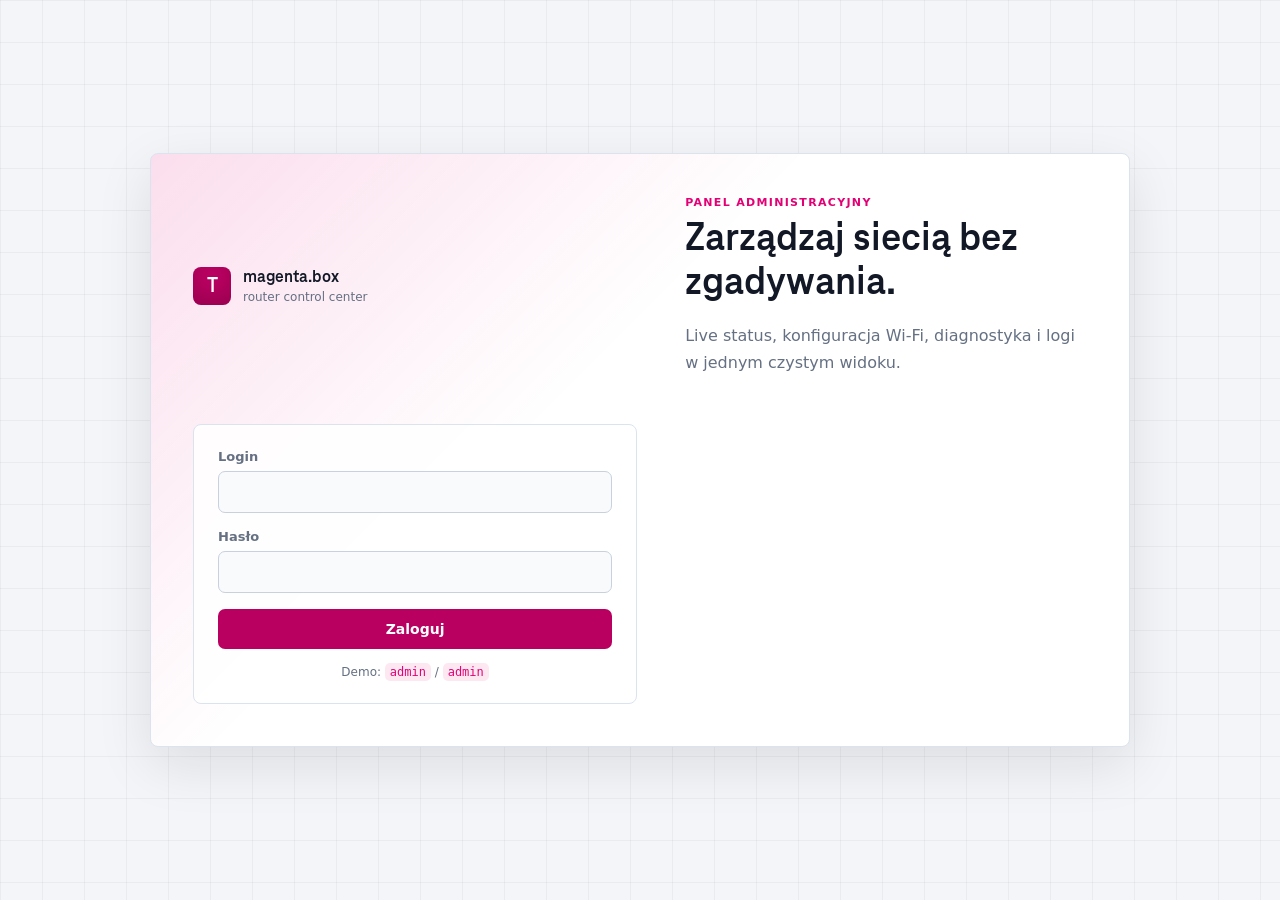
==== admin/index.html @ f9dbbf3c "Initial commit: Telekom router demo + admin panel" ====
<!doctype html>
<html lang="pl">
<head>
  <meta charset="utf-8" />
  <meta name="viewport" content="width=device-width, initial-scale=1" />
  <meta name="color-scheme" content="light dark" />
  <title>magenta.box admin</title>
  <link rel="stylesheet" href="/admin/admin.css" />
</head>
<body>
  <div id="loginScreen" class="login-screen hidden">
    <section class="login-panel" aria-labelledby="loginTitle">
      <div class="brand-lockup">
        <span class="brand-mark" aria-hidden="true">T</span>
        <span>
          <strong>magenta.box</strong>
          <small>router control center</small>
        </span>
      </div>

      <div class="login-copy">
        <p class="eyebrow">Panel administracyjny</p>
          <h1 id="loginTitle">Zarządzaj siecią bez zgadywania.</h1>
        <p>Live status, konfiguracja Wi-Fi, diagnostyka i logi w jednym czystym widoku.</p>
      </div>

      <form id="loginForm" class="login-form">
        <label>
          <span>Login</span>
          <input id="loginUser" name="username" type="text" autocomplete="username" required />
        </label>
        <label>
          <span>Hasło</span>
          <input id="loginPass" name="password" type="password" autocomplete="current-password" required />
        </label>
        <p id="loginError" class="form-alert hidden" role="alert"></p>
        <button class="btn btn-primary btn-wide" type="submit">Zaloguj</button>
        <p class="login-hint">Demo: <code>admin</code> / <code>admin</code></p>
      </form>
    </section>
  </div>

  <div id="appShell" class="app-shell hidden">
    <aside id="sidebar" class="sidebar" aria-label="Nawigacja">
      <div class="sidebar-brand">
        <span class="brand-mark" aria-hidden="true">T</span>
        <span>
          <strong>magenta.box</strong>
          <small id="sysModelLabel">router</small>
        </span>
      </div>

      <nav class="nav-list" aria-label="Główne widoki">
        <button class="nav-item active" type="button" data-view="dashboard">
          <span class="icon" data-icon="dashboard" aria-hidden="true"></span>
          <span>Dashboard</span>
        </button>
        <button class="nav-item" type="button" data-view="wifi">
          <span class="icon" data-icon="wifi" aria-hidden="true"></span>
          <span>Wi-Fi</span>
        </button>
        <button class="nav-item" type="button" data-view="network">
          <span class="icon" data-icon="network" aria-hidden="true"></span>
          <span>Sieć</span>
        </button>
        <button class="nav-item" type="button" data-view="devices">
          <span class="icon" data-icon="devices" aria-hidden="true"></span>
          <span>Urządzenia</span>
        </button>
        <button class="nav-item" type="button" data-view="diagnostics">
          <span class="icon" data-icon="tools" aria-hidden="true"></span>
          <span>Diagnostyka</span>
        </button>
        <button class="nav-item" type="button" data-view="logs">
          <span class="icon" data-icon="logs" aria-hidden="true"></span>
          <span>Logi</span>
        </button>
        <button class="nav-item" type="button" data-view="system">
          <span class="icon" data-icon="system" aria-hidden="true"></span>
          <span>System</span>
        </button>
      </nav>

      <div class="sidebar-footer">
        <div class="user-chip">
          <span class="avatar" aria-hidden="true">A</span>
          <span>
            <small>Zalogowany</small>
            <strong id="navUser">-</strong>
          </span>
        </div>
        <div class="sidebar-actions">
          <button id="darkToggle" class="icon-btn" type="button" title="Zmień motyw" aria-label="Zmień motyw">
            <span class="icon" data-icon="moon" aria-hidden="true"></span>
          </button>
          <button id="logoutBtn" class="icon-btn" type="button" title="Wyloguj" aria-label="Wyloguj">
            <span class="icon" data-icon="logout" aria-hidden="true"></span>
          </button>
        </div>
      </div>
    </aside>

    <div id="sidebarScrim" class="sidebar-scrim hidden"></div>

    <main class="workspace">
      <header class="topbar">
          <button id="menuToggle" class="icon-btn mobile-only" type="button" title="Menu" aria-label="Otwórz menu">
          <span class="icon" data-icon="menu" aria-hidden="true"></span>
        </button>
        <div class="title-block">
          <p id="viewSub" class="eyebrow">Stan urządzenia w czasie rzeczywistym</p>
          <h1 id="viewTitle">Dashboard</h1>
        </div>
        <div class="topbar-status">
          <span id="liveDot" class="live-dot" aria-hidden="true"></span>
          <span>live</span>
          <strong id="uptimeBadge">--:--:--</strong>
        </div>
      </header>

      <section id="viewport" class="viewport" aria-live="polite"></section>
    </main>
  </div>

  <div id="toasts" class="toast-stack" aria-live="polite" aria-atomic="true"></div>

  <script src="/admin/admin.js"></script>
</body>
</html>
---- admin/admin.css ----
@font-face {
  font-family: TeleNeoBold;
  src: url("/CSS/fonts/TeleNeoWeb-Bold.woff2") format("woff2");
  font-weight: 700;
}

:root {
  --bg: #f3f5f8;
  --bg-grid: rgba(17, 24, 39, .045);
  --surface: #ffffff;
  --surface-2: #f8fafc;
  --surface-3: #edf2f7;
  --text: #121826;
  --muted: #657083;
  --soft: #8792a5;
  --line: #dbe3ee;
  --line-strong: #c7d1df;
  --magenta: #e20074;
  --magenta-2: #b90061;
  --cyan: #118ab2;
  --green: #16a36b;
  --amber: #b7791f;
  --red: #cf2e2e;
  --shadow: 0 18px 55px rgba(15, 23, 42, .10);
  --shadow-soft: 0 10px 28px rgba(15, 23, 42, .08);
  --radius: 8px;
  --sidebar: 286px;
  color-scheme: light;
}

html.dark {
  --bg: #0d1118;
  --bg-grid: rgba(255, 255, 255, .055);
  --surface: #151b25;
  --surface-2: #101721;
  --surface-3: #202938;
  --text: #eef2f7;
  --muted: #a1adbd;
  --soft: #798598;
  --line: #273244;
  --line-strong: #38465a;
  --magenta: #ff4d9d;
  --magenta-2: #e20074;
  --cyan: #42b8d9;
  --green: #39c489;
  --amber: #e5a93d;
  --red: #ff6b6b;
  --shadow: 0 18px 60px rgba(0, 0, 0, .34);
  --shadow-soft: 0 10px 32px rgba(0, 0, 0, .26);
  color-scheme: dark;
}

* { box-sizing: border-box; }

html { min-height: 100%; }

body {
  min-height: 100vh;
  margin: 0;
  color: var(--text);
  background:
    linear-gradient(90deg, var(--bg-grid) 1px, transparent 1px),
    linear-gradient(180deg, var(--bg-grid) 1px, transparent 1px),
    var(--bg);
  background-size: 42px 42px;
  font-family: Inter, ui-sans-serif, system-ui, -apple-system, BlinkMacSystemFont, "Segoe UI", sans-serif;
  letter-spacing: 0;
}

button,
input,
select,
textarea {
  font: inherit;
}

button { border: 0; }

button,
a,
input,
select {
  -webkit-tap-highlight-color: transparent;
}

code {
  padding: 2px 5px;
  border-radius: 5px;
  color: var(--magenta);
  background: color-mix(in srgb, var(--magenta) 9%, transparent);
}

.hidden { display: none !important; }

.mobile-only { display: none !important; }

.brand-mark {
  display: grid;
  width: 38px;
  height: 38px;
  place-items: center;
  border-radius: 8px;
  color: #fff;
  background: var(--magenta-2);
  box-shadow: inset 0 -10px 18px rgba(0, 0, 0, .16);
  font-family: TeleNeoBold, system-ui, sans-serif;
  font-size: 22px;
  line-height: 1;
}

.brand-lockup,
.sidebar-brand {
  display: flex;
  align-items: center;
  gap: 12px;
}

.brand-lockup strong,
.sidebar-brand strong {
  display: block;
  font-family: TeleNeoBold, system-ui, sans-serif;
  font-size: 18px;
  line-height: 1.1;
}

.brand-lockup small,
.sidebar-brand small {
  display: block;
  margin-top: 3px;
  color: var(--muted);
  font-size: 12px;
}

.eyebrow {
  margin: 0 0 8px;
  color: var(--magenta);
  font-size: 11px;
  font-weight: 800;
  letter-spacing: .12em;
  line-height: 1.2;
  text-transform: uppercase;
}

.login-screen {
  display: grid;
  min-height: 100vh;
  padding: 24px;
  place-items: center;
}

.login-panel {
  display: grid;
  width: min(980px, 100%);
  min-height: 560px;
  grid-template-columns: 1.05fr .95fr;
  gap: 48px;
  align-items: center;
  padding: 42px;
  border: 1px solid var(--line);
  border-radius: var(--radius);
  background:
    linear-gradient(135deg, color-mix(in srgb, var(--magenta) 13%, transparent), transparent 42%),
    var(--surface);
  box-shadow: var(--shadow);
}

.login-copy h1 {
  max-width: 470px;
  margin: 0;
  font-family: TeleNeoBold, system-ui, sans-serif;
  font-size: 42px;
  line-height: 1.05;
  letter-spacing: 0;
}

.login-copy p:last-child {
  max-width: 500px;
  margin: 18px 0 0;
  color: var(--muted);
  font-size: 16px;
  line-height: 1.65;
}

.login-form {
  display: grid;
  gap: 16px;
  padding: 24px;
  border: 1px solid var(--line);
  border-radius: var(--radius);
  background: color-mix(in srgb, var(--surface) 88%, transparent);
}

.login-form label,
.form-grid label,
.field-stack label {
  display: grid;
  gap: 7px;
  color: var(--muted);
  font-size: 13px;
  font-weight: 700;
}

.field-stack {
  display: grid;
  gap: 7px;
}

.login-form input,
.field,
.select,
.textarea {
  width: 100%;
  min-height: 42px;
  padding: 10px 12px;
  border: 1px solid var(--line-strong);
  border-radius: 7px;
  color: var(--text);
  background: var(--surface-2);
  outline: none;
  transition: border-color .16s ease, box-shadow .16s ease, background .16s ease;
}

.textarea {
  min-height: 112px;
  resize: vertical;
}

.login-form input:focus,
.field:focus,
.select:focus,
.textarea:focus {
  border-color: var(--magenta);
  box-shadow: 0 0 0 3px color-mix(in srgb, var(--magenta) 22%, transparent);
  background: var(--surface);
}

.form-alert {
  margin: 0;
  padding: 10px 12px;
  border: 1px solid color-mix(in srgb, var(--red) 32%, transparent);
  border-radius: 7px;
  color: var(--red);
  background: color-mix(in srgb, var(--red) 9%, transparent);
  font-size: 13px;
}

.login-hint {
  margin: 0;
  color: var(--muted);
  font-size: 12px;
  text-align: center;
}

.app-shell {
  display: grid;
  min-height: 100vh;
  grid-template-columns: var(--sidebar) minmax(0, 1fr);
}

.sidebar {
  position: sticky;
  top: 0;
  z-index: 20;
  display: flex;
  height: 100vh;
  flex-direction: column;
  border-right: 1px solid var(--line);
  background: color-mix(in srgb, var(--surface) 92%, transparent);
  backdrop-filter: blur(16px);
}

.sidebar-brand {
  min-height: 82px;
  padding: 20px;
  border-bottom: 1px solid var(--line);
}

.nav-list {
  display: grid;
  gap: 6px;
  padding: 18px 12px;
}

.nav-item {
  display: flex;
  min-height: 42px;
  align-items: center;
  gap: 12px;
  padding: 0 12px;
  border-radius: 7px;
  color: var(--muted);
  background: transparent;
  cursor: pointer;
  font-weight: 750;
  text-align: left;
  transition: color .16s ease, background .16s ease, transform .16s ease;
}

.nav-item:hover {
  color: var(--text);
  background: var(--surface-3);
}

.nav-item.active {
  color: var(--magenta);
  background: color-mix(in srgb, var(--magenta) 12%, transparent);
}

.nav-item.active::before {
  content: "";
  width: 3px;
  height: 20px;
  margin-left: -4px;
  border-radius: 3px;
  background: var(--magenta);
}

.sidebar-footer {
  display: grid;
  gap: 12px;
  margin-top: auto;
  padding: 16px;
  border-top: 1px solid var(--line);
}

.user-chip {
  display: flex;
  align-items: center;
  gap: 10px;
}

.avatar {
  display: grid;
  width: 34px;
  height: 34px;
  place-items: center;
  border-radius: 50%;
  color: var(--magenta);
  background: color-mix(in srgb, var(--magenta) 12%, transparent);
  font-weight: 850;
}

.user-chip small {
  display: block;
  color: var(--muted);
  font-size: 11px;
}

.user-chip strong {
  display: block;
  font-size: 14px;
}

.sidebar-actions {
  display: flex;
  gap: 8px;
}

.workspace {
  min-width: 0;
}

.topbar {
  position: sticky;
  top: 0;
  z-index: 12;
  display: flex;
  min-height: 82px;
  align-items: center;
  justify-content: space-between;
  gap: 18px;
  padding: 18px 28px;
  border-bottom: 1px solid var(--line);
  background: color-mix(in srgb, var(--bg) 86%, transparent);
  backdrop-filter: blur(16px);
}

.title-block h1 {
  margin: 0;
  font-family: TeleNeoBold, system-ui, sans-serif;
  font-size: 25px;
  line-height: 1.15;
}

.topbar-status {
  display: inline-flex;
  min-height: 38px;
  align-items: center;
  gap: 9px;
  padding: 0 12px;
  border: 1px solid var(--line);
  border-radius: 999px;
  color: var(--muted);
  background: var(--surface);
  font-size: 13px;
}

.topbar-status strong {
  color: var(--text);
  font-variant-numeric: tabular-nums;
}

.live-dot {
  width: 8px;
  height: 8px;
  border-radius: 50%;
  background: var(--green);
  box-shadow: 0 0 0 6px color-mix(in srgb, var(--green) 13%, transparent);
}

.live-dot.offline {
  background: var(--red);
  box-shadow: 0 0 0 6px color-mix(in srgb, var(--red) 13%, transparent);
}

.viewport {
  display: grid;
  gap: 18px;
  padding: 24px 28px 40px;
}

.dashboard-layout {
  display: grid;
  grid-template-columns: minmax(0, 1.35fr) minmax(310px, .65fr);
  gap: 18px;
}

.status-panel,
.panel,
.metric-card,
.chart-panel,
.table-panel,
.form-panel,
.terminal-panel {
  border: 1px solid var(--line);
  border-radius: var(--radius);
  background: var(--surface);
  box-shadow: var(--shadow-soft);
}

.status-panel {
  position: relative;
  display: grid;
  min-height: 300px;
  grid-template-columns: minmax(0, 1fr) 330px;
  gap: 18px;
  align-items: center;
  overflow: hidden;
  padding: 26px;
}

.status-panel::before {
  content: "";
  position: absolute;
  inset: 0;
  background:
    linear-gradient(135deg, color-mix(in srgb, var(--magenta) 11%, transparent), transparent 48%),
    linear-gradient(28deg, transparent 56%, color-mix(in srgb, var(--cyan) 10%, transparent));
  pointer-events: none;
}

.status-content,
.router-stage {
  position: relative;
  z-index: 1;
}

.status-title {
  display: flex;
  flex-wrap: wrap;
  gap: 10px;
  align-items: center;
}

.status-title h2 {
  margin: 0;
  font-family: TeleNeoBold, system-ui, sans-serif;
  font-size: 31px;
  line-height: 1.12;
}

.status-copy {
  max-width: 560px;
  margin: 12px 0 22px;
  color: var(--muted);
  font-size: 15px;
  line-height: 1.65;
}

.status-actions,
.toolbar,
.button-row {
  display: flex;
  flex-wrap: wrap;
  gap: 10px;
  align-items: center;
}

.signal-strip {
  display: flex;
  flex-wrap: wrap;
  gap: 9px;
  margin-top: 18px;
}

.router-stage {
  display: grid;
  min-height: 250px;
  place-items: center;
}

.router-stage img {
  width: min(330px, 100%);
  height: auto;
  filter: drop-shadow(0 18px 18px rgba(15, 23, 42, .12));
}

.metric-grid {
  display: grid;
  grid-template-columns: repeat(4, minmax(0, 1fr));
  gap: 14px;
}

.metric-card {
  min-height: 136px;
  padding: 16px;
}

.metric-label {
  display: flex;
  align-items: center;
  justify-content: space-between;
  gap: 8px;
  color: var(--muted);
  font-size: 11px;
  font-weight: 850;
  letter-spacing: .09em;
  text-transform: uppercase;
}

.metric-value {
  display: block;
  margin-top: 14px;
  color: var(--text);
  font-size: 30px;
  font-weight: 850;
  line-height: 1.05;
  overflow-wrap: anywhere;
}

.metric-card.compact .metric-value {
  font-size: 20px;
  font-family: ui-monospace, SFMono-Regular, Menlo, Consolas, monospace;
}

.metric-sub {
  margin: 8px 0 0;
  color: var(--muted);
  font-size: 13px;
  line-height: 1.35;
  overflow-wrap: anywhere;
}

.chart-grid {
  display: grid;
  grid-template-columns: repeat(2, minmax(0, 1fr));
  gap: 14px;
}

.chart-panel {
  padding: 16px;
}

.panel-title {
  display: flex;
  align-items: flex-start;
  justify-content: space-between;
  gap: 14px;
  margin-bottom: 14px;
}

.panel-title h2,
.panel-title h3 {
  margin: 0;
  font-size: 18px;
  line-height: 1.25;
}

.panel-title p {
  margin: 4px 0 0;
  color: var(--muted);
  font-size: 13px;
  line-height: 1.45;
}

.throughput-value {
  color: var(--magenta);
  font-size: 25px;
  font-weight: 850;
}

.spark {
  display: flex;
  height: 86px;
  align-items: end;
  gap: 3px;
  padding-top: 12px;
}

.spark > span {
  flex: 1;
  min-width: 3px;
  min-height: 4px;
  border-radius: 4px 4px 0 0;
  background: linear-gradient(180deg, var(--magenta), var(--cyan));
  transition: height .24s ease;
}

.side-stack {
  display: grid;
  gap: 18px;
}

.panel {
  padding: 18px;
}

.empty-state,
.page-error {
  display: flex;
  min-height: 180px;
  align-items: center;
  justify-content: center;
  gap: 12px;
  color: var(--muted);
  text-align: center;
}

.page-error {
  justify-content: space-between;
  text-align: left;
}

.page-error h2,
.table-toolbar h2,
.form-panel h2 {
  margin: 0;
  font-size: 20px;
  line-height: 1.25;
}

.page-error p,
.table-toolbar p {
  margin: 5px 0 0;
  line-height: 1.45;
}

.wifi-card-list,
.device-preview-list,
.diagnostic-grid,
.system-grid,
.danger-grid {
  display: grid;
  gap: 12px;
}

.wifi-band,
.device-preview,
.detail-row,
.action-tile {
  display: flex;
  align-items: center;
  justify-content: space-between;
  gap: 14px;
  padding: 12px;
  border: 1px solid var(--line);
  border-radius: 7px;
  background: var(--surface-2);
}

.wifi-band strong,
.device-preview strong {
  display: block;
  margin-top: 2px;
  font-size: 14px;
  overflow-wrap: anywhere;
}

.wifi-band small,
.device-preview small,
.detail-row small {
  display: block;
  color: var(--muted);
  font-size: 12px;
}

.badge,
.status-badge {
  display: inline-flex;
  min-height: 25px;
  align-items: center;
  gap: 6px;
  padding: 3px 9px;
  border-radius: 999px;
  font-size: 12px;
  font-weight: 850;
  white-space: nowrap;
}

.badge-ok,
.status-ok {
  color: var(--green);
  background: color-mix(in srgb, var(--green) 13%, transparent);
}

.badge-warn,
.status-warn {
  color: var(--amber);
  background: color-mix(in srgb, var(--amber) 16%, transparent);
}

.badge-err,
.status-err {
  color: var(--red);
  background: color-mix(in srgb, var(--red) 14%, transparent);
}

.badge-neutral {
  color: var(--muted);
  background: var(--surface-3);
}

.btn,
.icon-btn {
  display: inline-flex;
  align-items: center;
  justify-content: center;
  gap: 8px;
  min-height: 40px;
  border-radius: 7px;
  cursor: pointer;
  font-weight: 850;
  line-height: 1;
  transition: transform .16s ease, background .16s ease, border-color .16s ease, color .16s ease;
}

.btn {
  padding: 0 14px;
  border: 1px solid transparent;
  font-size: 14px;
}

.btn:hover,
.icon-btn:hover,
.nav-item:hover {
  transform: translateY(-1px);
}

.btn:disabled,
.icon-btn:disabled {
  cursor: wait;
  opacity: .62;
  transform: none;
}

.btn-wide { width: 100%; }

.btn-primary {
  color: #fff;
  background: var(--magenta-2);
}

.btn-primary:hover { background: color-mix(in srgb, var(--magenta-2) 84%, black); }

.btn-secondary {
  color: var(--text);
  border-color: var(--line-strong);
  background: var(--surface);
}

.btn-secondary:hover { background: var(--surface-3); }

.btn-danger {
  color: #fff;
  background: var(--red);
}

.btn-ghost {
  color: var(--muted);
  background: transparent;
}

.btn-ghost:hover { background: var(--surface-3); color: var(--text); }

.icon-btn {
  width: 40px;
  min-width: 40px;
  padding: 0;
  border: 1px solid var(--line);
  color: var(--muted);
  background: var(--surface);
}

.form-panel {
  display: grid;
  gap: 18px;
  padding: 18px;
}

.form-grid {
  display: grid;
  grid-template-columns: repeat(2, minmax(0, 1fr));
  gap: 16px;
}

.span-2 { grid-column: span 2; }

.password-row {
  display: grid;
  grid-template-columns: minmax(0, 1fr) auto;
  gap: 8px;
}

.toggle-grid {
  display: grid;
  grid-template-columns: repeat(3, minmax(0, 1fr));
  gap: 10px;
}

.switch-card {
  position: relative;
  display: flex;
  align-items: center;
  gap: 10px;
  min-height: 58px;
  padding: 10px 12px;
  border: 1px solid var(--line);
  border-radius: 7px;
  background: var(--surface-2);
  cursor: pointer;
}

.switch-card input {
  position: absolute;
  opacity: 0;
  pointer-events: none;
}

.switch-track {
  position: relative;
  width: 40px;
  height: 23px;
  border-radius: 999px;
  background: var(--line-strong);
  transition: background .16s ease;
}

.switch-track::after {
  content: "";
  position: absolute;
  top: 3px;
  left: 3px;
  width: 17px;
  height: 17px;
  border-radius: 50%;
  background: #fff;
  box-shadow: 0 1px 3px rgba(0, 0, 0, .24);
  transition: transform .16s ease;
}

.switch-card input:checked + .switch-track {
  background: var(--magenta-2);
}

.switch-card input:checked + .switch-track::after {
  transform: translateX(17px);
}

.switch-card strong {
  display: block;
  color: var(--text);
  font-size: 13px;
}

.switch-card small {
  display: block;
  color: var(--muted);
  font-size: 12px;
}

.table-panel {
  overflow: hidden;
}

.table-toolbar {
  display: flex;
  align-items: center;
  justify-content: space-between;
  gap: 12px;
  padding: 16px 18px;
  border-bottom: 1px solid var(--line);
}

.table-wrap {
  overflow-x: auto;
}

.data-table {
  width: 100%;
  min-width: 760px;
  border-collapse: collapse;
  font-size: 14px;
}

.data-table th {
  padding: 12px 14px;
  color: var(--muted);
  background: var(--surface-2);
  font-size: 11px;
  font-weight: 900;
  letter-spacing: .08em;
  text-align: left;
  text-transform: uppercase;
}

.data-table td {
  padding: 13px 14px;
  border-top: 1px solid var(--line);
  vertical-align: middle;
}

.data-table tr:hover td {
  background: color-mix(in srgb, var(--magenta) 4%, transparent);
}

.mono {
  font-family: ui-monospace, SFMono-Regular, Menlo, Consolas, monospace;
  font-variant-numeric: tabular-nums;
}

.muted { color: var(--muted); }

.diagnostic-grid {
  grid-template-columns: minmax(0, 1fr) auto auto;
  align-items: end;
}

.terminal-panel {
  overflow: hidden;
}

.term {
  min-height: 330px;
  max-height: 58vh;
  margin: 0;
  padding: 16px;
  overflow: auto;
  color: #d7e0ee;
  background: #0b1020;
  font-family: ui-monospace, SFMono-Regular, Menlo, Consolas, monospace;
  font-size: 13px;
  line-height: 1.55;
  white-space: pre-wrap;
}

.log-line-info { color: #9fb0c5; }
.log-line-warn { color: #f1b94e; }
.log-line-error { color: #ff7d7d; }

.system-grid {
  grid-template-columns: minmax(0, 1fr) minmax(320px, .85fr);
}

.detail-list {
  display: grid;
  gap: 8px;
}

.detail-row strong {
  color: var(--text);
  font-size: 13px;
  text-align: right;
  overflow-wrap: anywhere;
}

.action-tile {
  align-items: flex-start;
}

.action-tile p {
  margin: 4px 0 0;
  color: var(--muted);
  font-size: 13px;
  line-height: 1.45;
}

.toast-stack {
  position: fixed;
  right: 18px;
  bottom: 18px;
  z-index: 60;
  display: grid;
  gap: 10px;
  width: min(360px, calc(100vw - 32px));
}

.toast {
  padding: 12px 14px;
  border: 1px solid var(--line);
  border-radius: 7px;
  color: var(--text);
  background: var(--surface);
  box-shadow: var(--shadow);
  animation: toastIn .22s ease;
}

.toast-ok { border-color: color-mix(in srgb, var(--green) 44%, var(--line)); }
.toast-err { border-color: color-mix(in srgb, var(--red) 44%, var(--line)); }

@keyframes toastIn {
  from { opacity: 0; transform: translateY(8px); }
  to { opacity: 1; transform: translateY(0); }
}

.icon {
  --icon: url("data:image/svg+xml,%3Csvg xmlns='http://www.w3.org/2000/svg' viewBox='0 0 24 24'%3E%3Cpath fill='black' d='M4 4h7v7H4V4Zm9 0h7v4h-7V4ZM4 13h7v7H4v-7Zm9-3h7v10h-7V10Z'/%3E%3C/svg%3E");
  display: inline-block;
  width: 18px;
  height: 18px;
  flex: 0 0 18px;
  background: currentColor;
  mask: var(--icon) center / contain no-repeat;
  -webkit-mask: var(--icon) center / contain no-repeat;
}

.icon[data-icon="dashboard"] { --icon: url("data:image/svg+xml,%3Csvg xmlns='http://www.w3.org/2000/svg' viewBox='0 0 24 24'%3E%3Cpath fill='black' d='M4 4h7v7H4V4Zm9 0h7v4h-7V4ZM4 13h7v7H4v-7Zm9-3h7v10h-7V10Z'/%3E%3C/svg%3E"); }
.icon[data-icon="wifi"] { --icon: url("data:image/svg+xml,%3Csvg xmlns='http://www.w3.org/2000/svg' viewBox='0 0 24 24'%3E%3Cpath fill='black' d='M12 18.5 16 14a6.2 6.2 0 0 0-8 0l4 4.5ZM4.6 10.4l2.1 2.1a8.6 8.6 0 0 1 10.6 0l2.1-2.1a11.7 11.7 0 0 0-14.8 0ZM1 6.7l2.1 2.1a14.2 14.2 0 0 1 17.8 0L23 6.7a17.2 17.2 0 0 0-22 0Z'/%3E%3C/svg%3E"); }
.icon[data-icon="network"] { --icon: url("data:image/svg+xml,%3Csvg xmlns='http://www.w3.org/2000/svg' viewBox='0 0 24 24'%3E%3Cpath fill='black' d='M12 3a4 4 0 0 1 1 7.87V13h4a3 3 0 1 1-2.83 4H9.83A3 3 0 1 1 7 13h4v-2.13A4 4 0 0 1 12 3Zm0 3a1 1 0 1 0 0 2 1 1 0 0 0 0-2ZM7 16a1 1 0 1 0 0 2 1 1 0 0 0 0-2Zm10 0a1 1 0 1 0 0 2 1 1 0 0 0 0-2Z'/%3E%3C/svg%3E"); }
.icon[data-icon="devices"] { --icon: url("data:image/svg+xml,%3Csvg xmlns='http://www.w3.org/2000/svg' viewBox='0 0 24 24'%3E%3Cpath fill='black' d='M3 5h13a2 2 0 0 1 2 2v8H1V7a2 2 0 0 1 2-2Zm0 12h16l2 2v1H1v-1l2-2Zm17-10h2a1 1 0 0 1 1 1v10h-3V7Z'/%3E%3C/svg%3E"); }
.icon[data-icon="tools"] { --icon: url("data:image/svg+xml,%3Csvg xmlns='http://www.w3.org/2000/svg' viewBox='0 0 24 24'%3E%3Cpath fill='black' d='M20.7 6.3a5.5 5.5 0 0 1-6.9 6.9l-7.2 7.2a2.1 2.1 0 0 1-3-3l7.2-7.2a5.5 5.5 0 0 1 6.9-6.9l-3.2 3.2 3 3 3.2-3.2Z'/%3E%3C/svg%3E"); }
.icon[data-icon="logs"] { --icon: url("data:image/svg+xml,%3Csvg xmlns='http://www.w3.org/2000/svg' viewBox='0 0 24 24'%3E%3Cpath fill='black' d='M5 3h10l4 4v14H5V3Zm9 1.8V8h3.2L14 4.8ZM8 11h8v2H8v-2Zm0 4h8v2H8v-2Z'/%3E%3C/svg%3E"); }
.icon[data-icon="system"] { --icon: url("data:image/svg+xml,%3Csvg xmlns='http://www.w3.org/2000/svg' viewBox='0 0 24 24'%3E%3Cpath fill='black' d='m19.4 13.5 2 .9-2 3.5-1.8-1.2c-.5.4-1 .7-1.6.9L15.8 20h-4l-.3-2.4c-.6-.2-1.1-.5-1.6-.9L8 17.9l-2-3.5 2-.9a7 7 0 0 1 0-1.8l-2-.9 2-3.5 1.8 1.2c.5-.4 1-.7 1.6-.9l.3-2.4h4l.3 2.4c.6.2 1.1.5 1.6.9l1.8-1.2 2 3.5-2 .9a7 7 0 0 1 0 1.8ZM13.8 10a2.2 2.2 0 1 0 0 4.4 2.2 2.2 0 0 0 0-4.4Z'/%3E%3C/svg%3E"); }
.icon[data-icon="moon"] { --icon: url("data:image/svg+xml,%3Csvg xmlns='http://www.w3.org/2000/svg' viewBox='0 0 24 24'%3E%3Cpath fill='black' d='M20.5 14.6A8.5 8.5 0 0 1 9.4 3.5 9.2 9.2 0 1 0 20.5 14.6Z'/%3E%3C/svg%3E"); }
.icon[data-icon="logout"] { --icon: url("data:image/svg+xml,%3Csvg xmlns='http://www.w3.org/2000/svg' viewBox='0 0 24 24'%3E%3Cpath fill='black' d='M4 4h9v3H7v10h6v3H4V4Zm12.6 4.4 4.6 4.6-4.6 4.6-2.1-2.1 1-1H10v-3h5.5l-1-1 2.1-2.1Z'/%3E%3C/svg%3E"); }
.icon[data-icon="menu"] { --icon: url("data:image/svg+xml,%3Csvg xmlns='http://www.w3.org/2000/svg' viewBox='0 0 24 24'%3E%3Cpath fill='black' d='M4 6h16v2H4V6Zm0 5h16v2H4v-2Zm0 5h16v2H4v-2Z'/%3E%3C/svg%3E"); }
.icon[data-icon="save"] { --icon: url("data:image/svg+xml,%3Csvg xmlns='http://www.w3.org/2000/svg' viewBox='0 0 24 24'%3E%3Cpath fill='black' d='M4 3h14l2 2v16H4V3Zm3 2v5h10V5H7Zm1 10v4h8v-4H8Z'/%3E%3C/svg%3E"); }
.icon[data-icon="refresh"] { --icon: url("data:image/svg+xml,%3Csvg xmlns='http://www.w3.org/2000/svg' viewBox='0 0 24 24'%3E%3Cpath fill='black' d='M17.7 6.3A8 8 0 0 0 4.2 10H1l4.5 4.5L10 10H7.3a5 5 0 0 1 8.3-1.6l2.1-2.1ZM18.5 9.5 14 14h2.7a5 5 0 0 1-8.3 1.6l-2.1 2.1A8 8 0 0 0 19.8 14H23l-4.5-4.5Z'/%3E%3C/svg%3E"); }
.icon[data-icon="eye"] { --icon: url("data:image/svg+xml,%3Csvg xmlns='http://www.w3.org/2000/svg' viewBox='0 0 24 24'%3E%3Cpath fill='black' d='M12 5c5.5 0 9 5.5 9 7s-3.5 7-9 7-9-5.5-9-7 3.5-7 9-7Zm0 4a3 3 0 1 0 0 6 3 3 0 0 0 0-6Z'/%3E%3C/svg%3E"); }
.icon[data-icon="terminal"] { --icon: url("data:image/svg+xml,%3Csvg xmlns='http://www.w3.org/2000/svg' viewBox='0 0 24 24'%3E%3Cpath fill='black' d='M3 5h18v14H3V5Zm4 4 3 3-3 3 1.4 1.4L12.8 12 8.4 7.6 7 9Zm6 5v2h5v-2h-5Z'/%3E%3C/svg%3E"); }
.icon[data-icon="trash"] { --icon: url("data:image/svg+xml,%3Csvg xmlns='http://www.w3.org/2000/svg' viewBox='0 0 24 24'%3E%3Cpath fill='black' d='M8 3h8l1 2h4v2H3V5h4l1-2Zm-2 6h12l-1 12H7L6 9Z'/%3E%3C/svg%3E"); }

@media (max-width: 1180px) {
  .dashboard-layout { grid-template-columns: 1fr; }
  .metric-grid { grid-template-columns: repeat(2, minmax(0, 1fr)); }
}

@media (max-width: 900px) {
  .mobile-only { display: inline-flex !important; }

  .app-shell { grid-template-columns: 1fr; }

  .sidebar {
    position: fixed;
    inset: 0 auto 0 0;
    width: min(320px, calc(100vw - 46px));
    transform: translateX(-102%);
    transition: transform .2s ease;
  }

  .sidebar.is-open { transform: translateX(0); }

  .sidebar-scrim {
    position: fixed;
    inset: 0;
    z-index: 18;
    display: block;
    background: rgba(4, 9, 18, .52);
  }

  .topbar { padding: 14px 16px; }
  .viewport { padding: 16px; }
  .status-panel { grid-template-columns: 1fr; }
  .router-stage { min-height: 190px; }
  .chart-grid { grid-template-columns: 1fr; }
  .system-grid { grid-template-columns: 1fr; }
  .diagnostic-grid { grid-template-columns: 1fr; }
  .toggle-grid { grid-template-columns: 1fr; }
}

@media (max-width: 720px) {
  .login-panel {
    min-height: 0;
    grid-template-columns: 1fr;
    gap: 26px;
    padding: 24px;
  }

  .login-copy h1 { font-size: 32px; }
  .metric-grid { grid-template-columns: 1fr; }
  .form-grid { grid-template-columns: 1fr; }
  .span-2 { grid-column: auto; }
  .topbar-status span:not(.live-dot) { display: none; }
  .status-panel { padding: 20px; }
  .status-title h2 { font-size: 25px; }
  .table-toolbar { align-items: flex-start; flex-direction: column; }
}
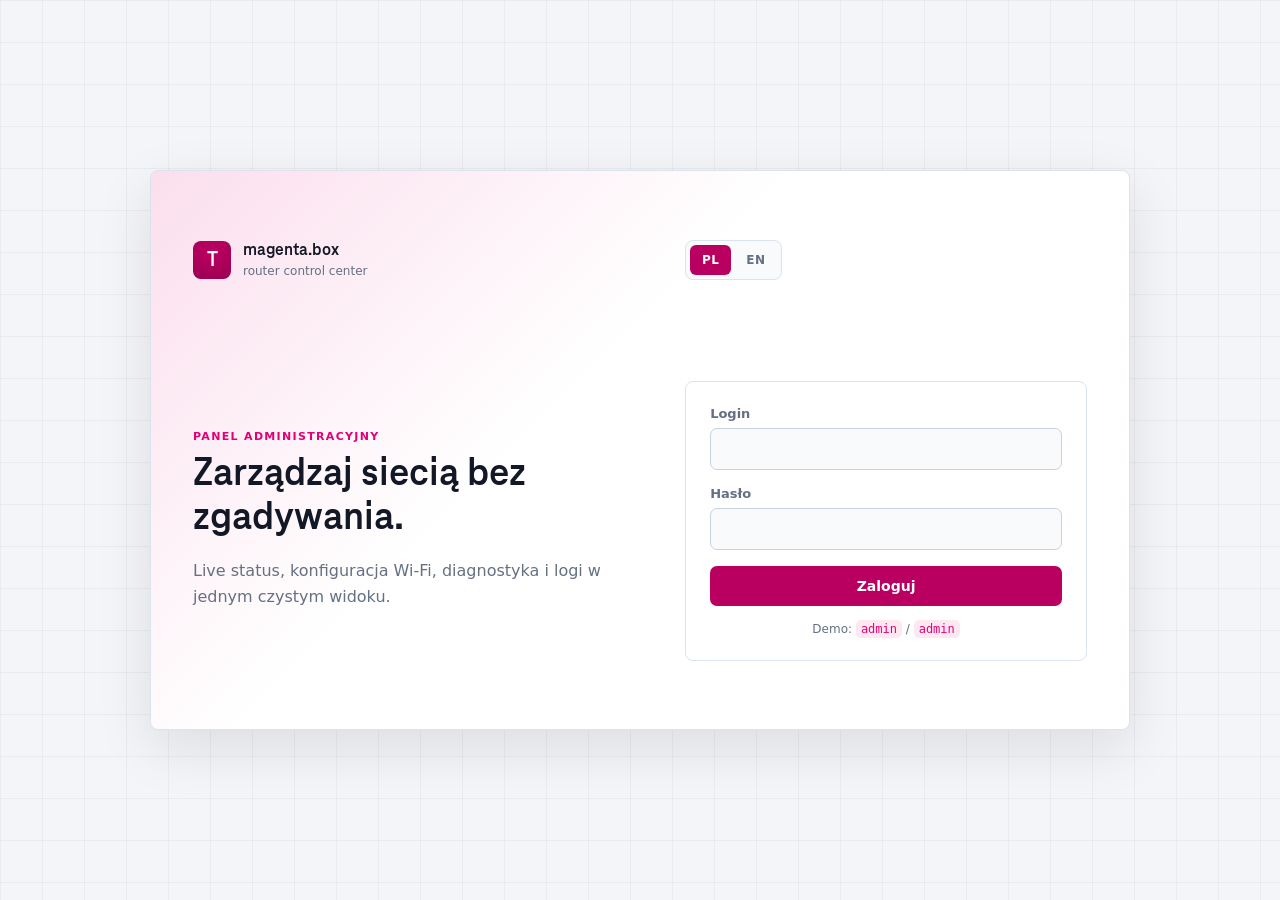
==== commit 0f5b7ac6: "feat(admin): localize admin SPA to English (UI labels, view titles)" ====
--- a/admin/index.html
+++ b/admin/index.html
@@ -17,11 +17,15 @@
           <small>router control center</small>
         </span>
       </div>
+      <div class="language-toggle language-toggle-login" role="group" aria-label="Language">
+        <button type="button" data-lang="pl">PL</button>
+        <button type="button" data-lang="en">EN</button>
+      </div>
 
       <div class="login-copy">
-        <p class="eyebrow">Panel administracyjny</p>
-          <h1 id="loginTitle">Zarządzaj siecią bez zgadywania.</h1>
-        <p>Live status, konfiguracja Wi-Fi, diagnostyka i logi w jednym czystym widoku.</p>
+        <p class="eyebrow" data-i18n="login.eyebrow">Panel administracyjny</p>
+        <h1 id="loginTitle" data-i18n="login.title">Zarządzaj siecią bez zgadywania.</h1>
+        <p data-i18n="login.copy">Live status, konfiguracja Wi-Fi, diagnostyka i logi w jednym czystym widoku.</p>
       </div>
 
       <form id="loginForm" class="login-form">
@@ -30,18 +34,18 @@
           <input id="loginUser" name="username" type="text" autocomplete="username" required />
         </label>
         <label>
-          <span>Hasło</span>
+          <span data-i18n="login.password">Hasło</span>
           <input id="loginPass" name="password" type="password" autocomplete="current-password" required />
         </label>
         <p id="loginError" class="form-alert hidden" role="alert"></p>
-        <button class="btn btn-primary btn-wide" type="submit">Zaloguj</button>
-        <p class="login-hint">Demo: <code>admin</code> / <code>admin</code></p>
+        <button class="btn btn-primary btn-wide" type="submit" data-i18n="login.submit">Zaloguj</button>
+        <p class="login-hint"><span data-i18n="login.demo">Demo:</span> <code>admin</code> / <code>admin</code></p>
       </form>
     </section>
   </div>
 
   <div id="appShell" class="app-shell hidden">
-    <aside id="sidebar" class="sidebar" aria-label="Nawigacja">
+    <aside id="sidebar" class="sidebar" aria-label="Nawigacja" data-i18n-aria-label="aria.sidebar">
       <div class="sidebar-brand">
         <span class="brand-mark" aria-hidden="true">T</span>
         <span>
@@ -50,50 +54,54 @@
         </span>
       </div>
 
-      <nav class="nav-list" aria-label="Główne widoki">
+      <nav class="nav-list" aria-label="Główne widoki" data-i18n-aria-label="aria.nav">
         <button class="nav-item active" type="button" data-view="dashboard">
           <span class="icon" data-icon="dashboard" aria-hidden="true"></span>
-          <span>Dashboard</span>
+          <span data-i18n="nav.dashboard">Dashboard</span>
         </button>
         <button class="nav-item" type="button" data-view="wifi">
           <span class="icon" data-icon="wifi" aria-hidden="true"></span>
-          <span>Wi-Fi</span>
+          <span data-i18n="nav.wifi">Wi-Fi</span>
         </button>
         <button class="nav-item" type="button" data-view="network">
           <span class="icon" data-icon="network" aria-hidden="true"></span>
-          <span>Sieć</span>
+          <span data-i18n="nav.network">Sieć</span>
         </button>
         <button class="nav-item" type="button" data-view="devices">
           <span class="icon" data-icon="devices" aria-hidden="true"></span>
-          <span>Urządzenia</span>
+          <span data-i18n="nav.devices">Urządzenia</span>
         </button>
         <button class="nav-item" type="button" data-view="diagnostics">
           <span class="icon" data-icon="tools" aria-hidden="true"></span>
-          <span>Diagnostyka</span>
+          <span data-i18n="nav.diagnostics">Diagnostyka</span>
         </button>
         <button class="nav-item" type="button" data-view="logs">
           <span class="icon" data-icon="logs" aria-hidden="true"></span>
-          <span>Logi</span>
+          <span data-i18n="nav.logs">Logi</span>
         </button>
         <button class="nav-item" type="button" data-view="system">
           <span class="icon" data-icon="system" aria-hidden="true"></span>
-          <span>System</span>
+          <span data-i18n="nav.system">System</span>
         </button>
       </nav>
 
       <div class="sidebar-footer">
+        <div class="language-toggle" role="group" aria-label="Language">
+          <button type="button" data-lang="pl">PL</button>
+          <button type="button" data-lang="en">EN</button>
+        </div>
         <div class="user-chip">
           <span class="avatar" aria-hidden="true">A</span>
           <span>
-            <small>Zalogowany</small>
+            <small data-i18n="sidebar.logged">Zalogowany</small>
             <strong id="navUser">-</strong>
           </span>
         </div>
         <div class="sidebar-actions">
-          <button id="darkToggle" class="icon-btn" type="button" title="Zmień motyw" aria-label="Zmień motyw">
+          <button id="darkToggle" class="icon-btn" type="button" title="Zmień motyw" aria-label="Zmień motyw" data-i18n-title="aria.theme" data-i18n-aria-label="aria.theme">
             <span class="icon" data-icon="moon" aria-hidden="true"></span>
           </button>
-          <button id="logoutBtn" class="icon-btn" type="button" title="Wyloguj" aria-label="Wyloguj">
+          <button id="logoutBtn" class="icon-btn" type="button" title="Wyloguj" aria-label="Wyloguj" data-i18n-title="aria.logout" data-i18n-aria-label="aria.logout">
             <span class="icon" data-icon="logout" aria-hidden="true"></span>
           </button>
         </div>
@@ -104,7 +112,7 @@
 
     <main class="workspace">
       <header class="topbar">
-          <button id="menuToggle" class="icon-btn mobile-only" type="button" title="Menu" aria-label="Otwórz menu">
+          <button id="menuToggle" class="icon-btn mobile-only" type="button" title="Menu" aria-label="Otwórz menu" data-i18n-aria-label="aria.menu">
           <span class="icon" data-icon="menu" aria-hidden="true"></span>
         </button>
         <div class="title-block">
@@ -113,7 +121,7 @@
         </div>
         <div class="topbar-status">
           <span id="liveDot" class="live-dot" aria-hidden="true"></span>
-          <span>live</span>
+          <span data-i18n="topbar.live">live</span>
           <strong id="uptimeBadge">--:--:--</strong>
         </div>
       </header>
--- a/admin/admin.css
+++ b/admin/admin.css
@@ -94,6 +94,37 @@
 
 .mobile-only { display: none !important; }
 
+.language-toggle {
+  display: grid;
+  grid-template-columns: repeat(2, minmax(0, 1fr));
+  gap: 4px;
+  padding: 4px;
+  border: 1px solid var(--line);
+  border-radius: 8px;
+  background: var(--surface-2);
+}
+
+.language-toggle-login {
+  justify-self: start;
+}
+
+.language-toggle button {
+  min-height: 30px;
+  padding: 0 11px;
+  border-radius: 6px;
+  color: var(--muted);
+  background: transparent;
+  cursor: pointer;
+  font-size: 12px;
+  font-weight: 900;
+  letter-spacing: .04em;
+}
+
+.language-toggle button.active {
+  color: #fff;
+  background: var(--magenta-2);
+}
+
 .brand-mark {
   display: grid;
   width: 38px;
